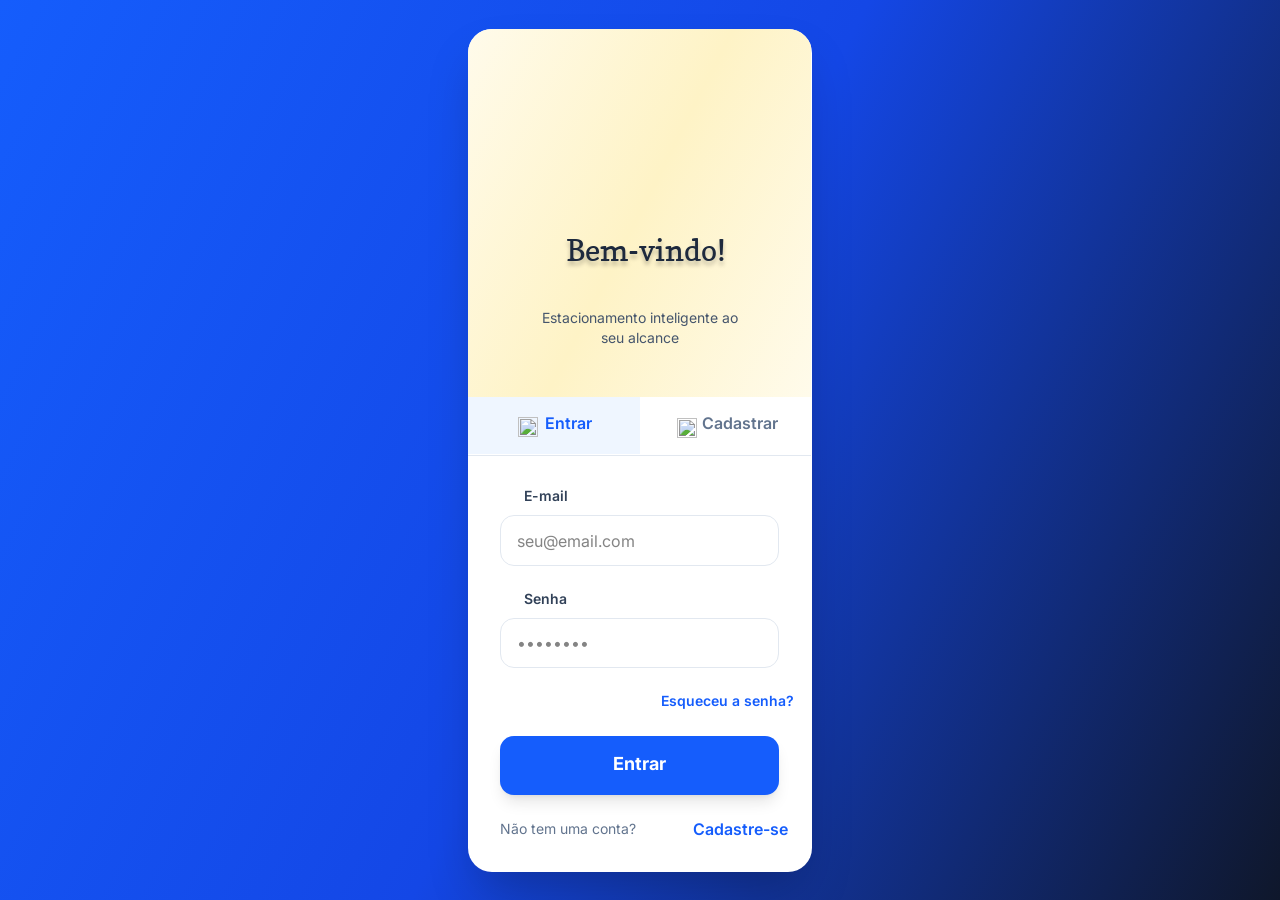
==== index.html @ 795a3016 "revisão geral e correções das cinco primeiras telas" ====
<!DOCTYPE html>
<html lang="pt-BR">
<head>
    <meta name="viewport" content="width=device-width, initial-scale=1.0, maximum-scale=1.0, user-scalable=no"/>
    <meta charset="utf-8" />
    <title>Sistema de Estacionamento</title>
    <link rel="stylesheet" href="css/globals.css">
    <link rel="stylesheet" href="css/login.css">
</head>
<body>
    <main class="sistema-de" data-model-id="1:5">
        <section class="container" aria-labelledby="titulo-boas-vindas">
            
            <header class="div">
                <div class="image-estacia" aria-hidden="true"></div>
                <div class="heading">
                    <h1 class="text-wrapper" id="titulo-boas-vindas">Bem-vindo!</h1>
                </div>
                <div class="paragraph">
                    <p class="p">Estacionamento inteligente ao seu alcance</p>
                </div>
            </header>
            
            <nav class="container-2" aria-label="Ações de autenticação">
                <button class="button" type="button" aria-current="page">
                    <img class="icon" src="https://c.animaapp.com/fHb26KMD/img/icon.svg" alt="" aria-hidden="true" />
                    <span class="text-wrapper-2">Entrar</span>
                </button>
                <a href="cadastro.html" class="button-2" type="button">
                    <img class="img" src="https://c.animaapp.com/fHb26KMD/img/icon-1.svg" alt="" aria-hidden="true" />
                    <span class="text-wrapper-3">Cadastrar</span>
                </a>
            </nav>

            <form class="form" action="#" method="post">
                
                <div class="container-3">
                    <label class="label" for="email">
                        <img class="icon-2" src="https://c.animaapp.com/fHb26KMD/img/icon-2.svg" alt="" aria-hidden="true" />
                        <span class="text-wrapper-4">E-mail</span>
                    </label>
                    <div class="div-wrapper">
                        <input class="text-wrapper-5" id="email" name="email" type="email" placeholder="seu@email.com" autocomplete="email" inputmode="email" aria-label="E-mail" />
                    </div>
                </div>
                
                <div class="container-3">
                    <label class="label" for="senha">
                        <img class="icon-2" src="https://c.animaapp.com/fHb26KMD/img/icon-3.svg" alt="" aria-hidden="true" />
                        <span class="text-wrapper-4">Senha</span>
                    </label>
                    <div class="div-wrapper">
                        <input class="text-wrapper-5" id="senha" name="senha" type="password" placeholder="••••••••" autocomplete="current-password" aria-label="Senha" />
                    </div>
                </div>

                <a href="recuperar.html" class="button-wrapper">
                    <button class="button-3" type="button">
                        <span class="text-wrapper-6">Esqueceu a senha?</span>
                    </button>
                </a>

                <a href="principal.html" class="button-4">
                    <span class="text-wrapper-7">Entrar</span>
                </a>
                
                <p class="n-o-tem-uma-conta">Não tem uma conta?</p>
                
            </form>

            <div class="paragraph-2">
                <a href="cadastro.html" class="text-wrapper-8" aria-label="Cadastre-se">Cadastre-se</a>
            </div>

        </section>
    </main>
</body>
</html>
---- css/globals.css ----
@import url("https://cdnjs.cloudflare.com/ajax/libs/meyer-reset/2.0/reset.min.css");
@import url("https://fonts.googleapis.com/css?family=Copse:400|Inter:400,700,600");
* {
  -webkit-font-smoothing: antialiased;
  box-sizing: border-box;
}
html,
body {
  margin: 0px;
  height: 100%;
}
/* a blue color as a generic focus style */
button:focus-visible {
  outline: 2px solid #4a90e2 !important;
  outline: -webkit-focus-ring-color auto 5px !important;
}
a {
  text-decoration: none;
}
---- css/login.css ----
.sistema-de {
  display: flex;
  height: 100vh;
  min-height: 917px;
  align-items: center;
  justify-content: center;
  padding: 0px 15.62px 0px 15.98px;
  position: relative;
  background:
    linear-gradient(
      117deg,
      rgba(21, 93, 252, 1) 0%,
      rgba(20, 71, 230, 1) 50%,
      rgba(15, 23, 43, 1) 100%
    ),
    linear-gradient(
      0deg,
      rgba(255, 255, 255, 1) 0%,
      rgba(255, 255, 255, 1) 100%
    );
  width: 100%;
}

.sistema-de .container {
  position: relative;
  width: 344px;
  max-width: 100%;
  height: 843px;
  background-color: #ffffff;
  border-radius: 24px;
  overflow: hidden;
  box-shadow: 0px 25px 50px -12px #00000040;
}

.sistema-de .div {
  position: absolute;
  top: 0;
  left: 0;
  width: 343px;
  height: 368px;
  background: linear-gradient(
    117deg,
    rgba(255, 251, 235, 1) 0%,
    rgba(254, 243, 198, 1) 50%,
    rgba(255, 251, 235, 1) 100%
  );
}

.sistema-de .image-estacia {
  position: absolute;
  top: -165px;
  left: -33px;
  width: 377px;
  height: 533px;
  background-image: url(https://c.animaapp.com/fHb26KMD/img/image--estacia--1.png);
  background-size: cover;
  background-position: 50% 50%;
}

.sistema-de .heading {
  position: absolute;
  top: 205px;
  left: 57px;
  width: 250px;
  height: 35px;
  display: flex;
  justify-content: center;
}

.sistema-de .text-wrapper {
  margin-top: -2px;
  width: 315px;
  height: 74px;
  margin-left: -9px;
  text-shadow: 0px 4px 4px #00000040;
  font-family: "Copse", Helvetica;
  font-weight: 400;
  color: #1d293d;
  font-size: 30px;
  text-align: center;
  letter-spacing: 0;
  line-height: 36px;
}

.sistema-de .paragraph {
  position: absolute;
  top: 280px;
  left: 48px;
  width: 247px;
  height: 40px;
  display: flex;
}

.sistema-de .p {
  margin-top: -1px;
  width: 212px;
  height: 40px;
  margin-left: 17.8px;
  font-family: "Inter", Helvetica;
  font-weight: 400;
  color: #45556c;
  font-size: 14px;
  text-align: center;
  letter-spacing: 0;
  line-height: 20px;
}

.sistema-de .container-2 {
  position: absolute;
  top: 368px;
  left: 0;
  width: 343px;
  height: 59px;
  display: flex;
  border-bottom-width: 1.17px;
  border-bottom-style: solid;
  border-color: #e2e8f0;
}

.sistema-de .button {
  width: 171.7px;
  height: 57.9px;
  display: flex;
  gap: 6px;
  background-color: #eff6ff;
  border-bottom-width: 1.17px;
  border-bottom-style: solid;
  border-color: #155dfc;
}

.sistema-de .icon {
  margin-top: 20.7px;
  margin-left: 50.1px;
  width: 20px;
  height: 20px;
}

.sistema-de .text-wrapper-2 {
  margin-top: 14.2px;
  width: 48px;
  height: 24px;
  font-family: "Inter", Helvetica;
  font-weight: 600;
  color: #155dfc;
  font-size: 16px;
  text-align: center;
  letter-spacing: 0;
  line-height: 24px;
  white-space: nowrap;
}

.sistema-de .button-2 {
  width: 171.7px;
  height: 57.9px;
  display: flex;
  gap: 5px;
}

.sistema-de .img {
  margin-top: 21.3px;
  margin-left: 37.3px;
  width: 20px;
  height: 20px;
}

.sistema-de .text-wrapper-3 {
  margin-top: 14.7px;
  width: 77px;
  height: 24px;
  font-family: "Inter", Helvetica;
  font-weight: 600;
  color: #62748e;
  font-size: 16px;
  text-align: center;
  letter-spacing: 0;
  line-height: 24px;
  white-space: nowrap;
}

.sistema-de .form {
  display: flex;
  flex-direction: column;
  width: 343px;
  height: 372px;
  align-items: flex-start;
  gap: 23.99px;
  padding: 31.98px 31.98px 0px 31.98px;
  position: absolute;
  top: 427px;
  left: 0;
}

.sistema-de .container-3 {
  display: flex;
  flex-direction: column;
  height: 78.3px;
  align-items: flex-start;
  gap: 7.99px;
  position: relative;
  align-self: stretch;
  width: 100%;
}

.sistema-de .label {
  position: relative;
  align-self: stretch;
  width: 100%;
  height: 20px;
}

.sistema-de .icon-2 {
  position: absolute;
  top: 2px;
  left: 0;
  width: 16px;
  height: 16px;
}

.sistema-de .text-wrapper-4 {
  position: absolute;
  top: -1px;
  left: 24px;
  font-family: "Inter", Helvetica;
  font-weight: 600;
  color: #314158;
  font-size: 14px;
  letter-spacing: 0;
  line-height: 20px;
  white-space: nowrap;
}

.sistema-de .div-wrapper {
  display: flex;
  height: 50.31px;
  align-items: center;
  padding: 12px 16px;
  position: relative;
  align-self: stretch;
  width: 100%;
  border-radius: 14px;
  overflow: hidden;
  border: 1.17px solid;
  border-color: #e2e8f0;
}

.sistema-de .text-wrapper-5 {
  position: relative;
  width: fit-content;
  font-family: "Inter", Helvetica;
  font-weight: 400;
  color: #0a0a0a80;
  font-size: 16px;
  letter-spacing: 0;
  line-height: normal;
  white-space: nowrap;
}

.sistema-de .button-wrapper {
  display: flex;
  height: 20px;
  align-items: flex-start;
  justify-content: flex-end;
  padding: 0px -3.81e-6px 0px 0px;
  position: relative;
  align-self: stretch;
  width: 100%;
}

.sistema-de .button-3 {
  all: unset;
  box-sizing: border-box;
  display: flex;
  width: 117.8px;
  height: 20px;
  align-items: flex-start;
  position: relative;
}

.sistema-de .text-wrapper-6 {
  position: relative;
  width: fit-content;
  margin-top: -1px;
  margin-right: -13.2px;
  font-family: "Inter", Helvetica;
  font-weight: 600;
  color: #155dfc;
  font-size: 14px;
  text-align: center;
  letter-spacing: 0;
  line-height: 20px;
  white-space: nowrap;
}

.sistema-de .button-4 {
  position: relative;
  align-self: stretch;
  width: 100%;
  height: 59.95px;
  background-color: #155dfc;
  border-radius: 14px;
  box-shadow:
    0px 4px 6px -4px #0000001a,
    0px 10px 15px -3px #0000001a;
}

.sistema-de .text-wrapper-7 {
  position: absolute;
  top: 14px;
  left: 113px;
  font-family: "Inter", Helvetica;
  font-weight: 700;
  color: #ffffff;
  font-size: 18px;
  text-align: center;
  letter-spacing: 0;
  line-height: 28px;
  white-space: nowrap;
}

.sistema-de .n-o-tem-uma-conta {
  position: relative;
  width: fit-content;
  margin-bottom: -11.01px;
  font-family: "Inter", Helvetica;
  font-weight: 400;
  color: #62748e;
  font-size: 14px;
  text-align: center;
  letter-spacing: 0;
  line-height: 20px;
  white-space: nowrap;
}

.sistema-de .paragraph-2 {
  position: absolute;
  top: 801px;
  left: 38px;
  width: 279px;
  height: 24px;
  display: flex;
}

.sistema-de .text-wrapper-8 {
  margin-top: -12.5px;
  width: 97px;
  height: 24px;
  margin-left: 186.8px;
  font-family: "Inter", Helvetica;
  font-weight: 600;
  color: #155dfc;
  font-size: 16px;
  text-align: center;
  letter-spacing: 0;
  line-height: 24px;
  white-space: nowrap;
}

/* Original CSS adjustments */

.sistema-de .button {
  border: 0;
  padding: 0;
  align-items: flex-start;
  justify-content: flex-start;
  cursor: pointer;
}

.sistema-de .button-2 {
  border: 0;
  padding: 0;
  align-items: flex-start;
  justify-content: flex-start;
  background: transparent;
  cursor: pointer;
}

.sistema-de .text-wrapper {
  display: block;
}

.sistema-de .p {
  margin-bottom: 0;
}

.sistema-de .label {
  display: block;
  cursor: pointer;
}

.sistema-de .div-wrapper {
  background-color: transparent;
}

.sistema-de .text-wrapper-5 {
  display: block;
  width: 100%;
  border: 0;
  padding: 0;
  background: transparent;
  appearance: none;
  outline: none;
  min-width: 0;
}

.sistema-de .text-wrapper-5::placeholder {
  color: #0a0a0a80;
  opacity: 1;
}

.sistema-de .div-wrapper:focus-within {
  border-color: #155dfc;
}

.sistema-de .button-3 {
  cursor: pointer;
}

.sistema-de .button-4 {
  display: block;
  border: 0;
  padding: 0;
  cursor: pointer;
}

.sistema-de .n-o-tem-uma-conta {
  margin-top: 0;
}

.sistema-de .text-wrapper-8 {
  display: block;
}

/* Adaptabilidade para Telas Movéis / Tablets de Carro (Landscape) */

@media (max-height: 850px) or (orientation: landscape) {
  .sistema-de {
    height: auto;
    min-height: 100vh;
    padding: 20px;
  }

  .sistema-de .container {
    margin: auto;
  }
}

@media (max-width: 360px) {
  .sistema-de .container {
    width: 100%;
  }

  .sistema-de .div,
  .sistema-de .container-2,
  .sistema-de .form {
    width: 100%;
  }

  .sistema-de .button,
  .sistema-de .button-2 {
    width: 50%;
  }
}
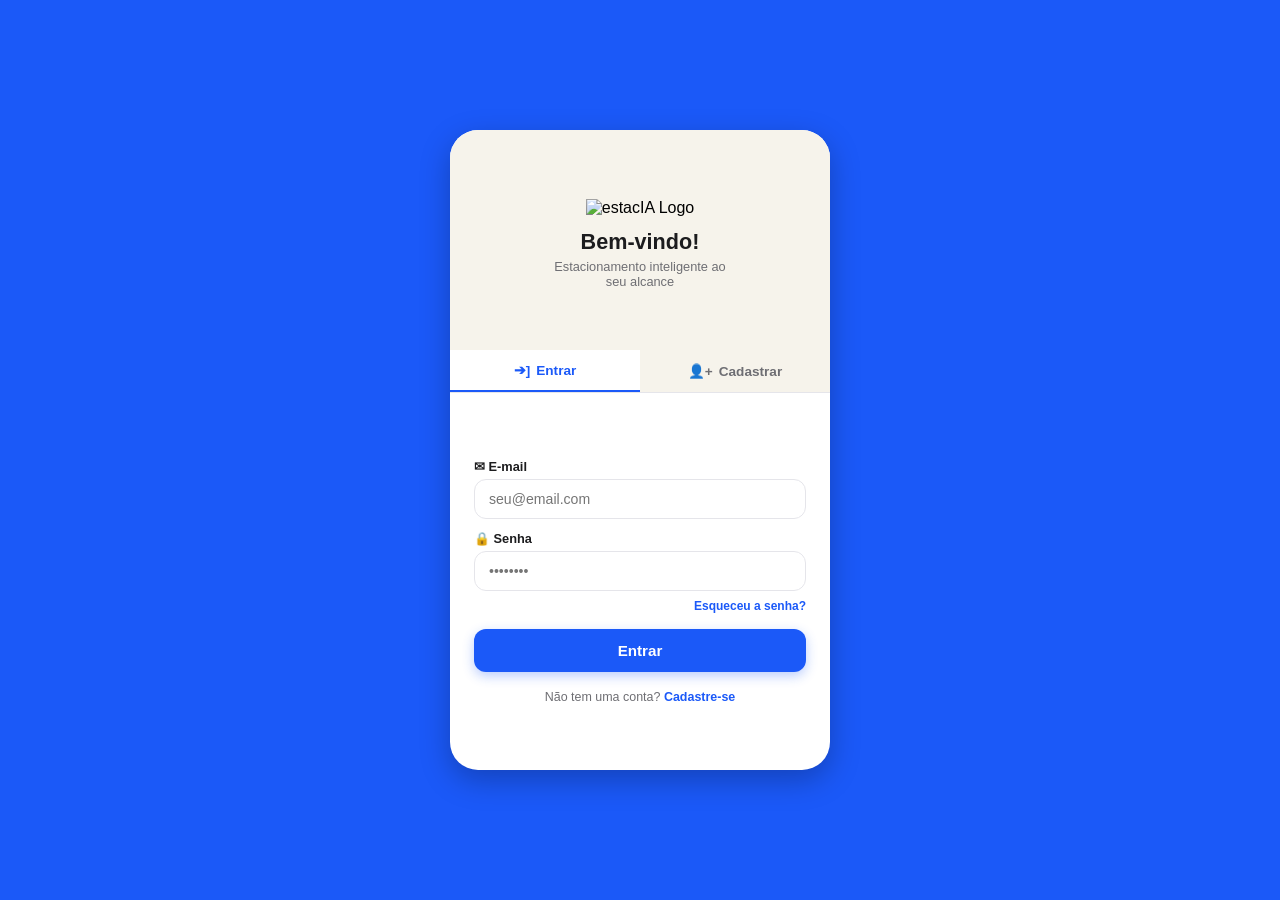
==== commit 706cbc1b: "alteração das dimensões nas telas login e cadastro" ====
--- a/index.html
+++ b/index.html
@@ -1,78 +1,241 @@
 <!DOCTYPE html>
 <html lang="pt-BR">
-<head>
-    <meta name="viewport" content="width=device-width, initial-scale=1.0, maximum-scale=1.0, user-scalable=no"/>
+  <head>
+    <meta name="viewport" content="width=device-width, initial-scale=1.0, maximum-scale=1.0, user-scalable=no" />
     <meta charset="utf-8" />
-    <title>Sistema de Estacionamento</title>
-    <link rel="stylesheet" href="css/globals.css">
-    <link rel="stylesheet" href="css/login.css">
-</head>
-<body>
-    <main class="sistema-de" data-model-id="1:5">
-        <section class="container" aria-labelledby="titulo-boas-vindas">
-            
-            <header class="div">
-                <div class="image-estacia" aria-hidden="true"></div>
-                <div class="heading">
-                    <h1 class="text-wrapper" id="titulo-boas-vindas">Bem-vindo!</h1>
-                </div>
-                <div class="paragraph">
-                    <p class="p">Estacionamento inteligente ao seu alcance</p>
-                </div>
-            </header>
-            
-            <nav class="container-2" aria-label="Ações de autenticação">
-                <button class="button" type="button" aria-current="page">
-                    <img class="icon" src="https://c.animaapp.com/fHb26KMD/img/icon.svg" alt="" aria-hidden="true" />
-                    <span class="text-wrapper-2">Entrar</span>
-                </button>
-                <a href="cadastro.html" class="button-2" type="button">
-                    <img class="img" src="https://c.animaapp.com/fHb26KMD/img/icon-1.svg" alt="" aria-hidden="true" />
-                    <span class="text-wrapper-3">Cadastrar</span>
-                </a>
-            </nav>
-
-            <form class="form" action="#" method="post">
-                
-                <div class="container-3">
-                    <label class="label" for="email">
-                        <img class="icon-2" src="https://c.animaapp.com/fHb26KMD/img/icon-2.svg" alt="" aria-hidden="true" />
-                        <span class="text-wrapper-4">E-mail</span>
-                    </label>
-                    <div class="div-wrapper">
-                        <input class="text-wrapper-5" id="email" name="email" type="email" placeholder="seu@email.com" autocomplete="email" inputmode="email" aria-label="E-mail" />
-                    </div>
-                </div>
-                
-                <div class="container-3">
-                    <label class="label" for="senha">
-                        <img class="icon-2" src="https://c.animaapp.com/fHb26KMD/img/icon-3.svg" alt="" aria-hidden="true" />
-                        <span class="text-wrapper-4">Senha</span>
-                    </label>
-                    <div class="div-wrapper">
-                        <input class="text-wrapper-5" id="senha" name="senha" type="password" placeholder="••••••••" autocomplete="current-password" aria-label="Senha" />
-                    </div>
-                </div>
-
-                <a href="recuperar.html" class="button-wrapper">
-                    <button class="button-3" type="button">
-                        <span class="text-wrapper-6">Esqueceu a senha?</span>
-                    </button>
-                </a>
-
-                <a href="principal.html" class="button-4">
-                    <span class="text-wrapper-7">Entrar</span>
-                </a>
-                
-                <p class="n-o-tem-uma-conta">Não tem uma conta?</p>
-                
-            </form>
-
-            <div class="paragraph-2">
-                <a href="cadastro.html" class="text-wrapper-8" aria-label="Cadastre-se">Cadastre-se</a>
-            </div>
-
-        </section>
+    <title>Login - estacIA</title>
+    <style>
+      /* --- RESET E ESTILOS GLOBAIS --- */
+      * {
+        box-sizing: border-box;
+        margin: 0;
+        padding: 0;
+        font-family: -apple-system, BlinkMacSystemFont, "Segoe UI", Roboto, Helvetica, Arial, sans-serif;
+      }
+
+      body {
+        background-color: #1b59f8; /* Fundo Azul */
+        display: flex;
+        justify-content: center;
+        align-items: center;
+        min-height: 100vh;
+        padding: 16px;
+      }
+
+      /* CONTAINER BASE COM TAMANHO FIXO E PADRONIZADO (IGUAL NO CADASTRO E LOGIN) */
+      .card-container {
+        width: 100%;
+        max-width: 380px;
+        height: 640px; /* Altura fixa idêntica para eliminar qualquer diferença de tamanho */
+        background-color: #ffffff;
+        border-radius: 28px;
+        overflow: hidden;
+        box-shadow: 0 10px 30px rgba(0, 0, 0, 0.25);
+        display: flex;
+        flex-direction: column;
+        position: relative;
+      }
+
+      /* SEÇÃO SUPERIOR CREME/HERO IDÊNTICA */
+      .hero-section {
+        background-color: #f6f3eb;
+        padding: 24px 20px 16px 20px;
+        text-align: center;
+        display: flex;
+        flex-direction: column;
+        align-items: center;
+        justify-content: center;
+        height: 220px; /* Mesma altura de topo em ambas as telas */
+      }
+
+      .hero-logo {
+        max-height: 60px;
+        width: auto;
+        object-fit: contain;
+        background-color: transparent;
+        margin-bottom: 12px;
+      }
+
+      .hero-title {
+        font-size: 1.35rem;
+        font-weight: 700;
+        color: #1c1c1e;
+        margin-bottom: 4px;
+      }
+
+      .hero-subtitle {
+        font-size: 0.8rem;
+        color: #6e6e73;
+        line-height: 1.2;
+      }
+
+      /* TABS (ENTRAR / CADASTRAR) */
+      .nav-tabs {
+        display: flex;
+        width: 100%;
+        background-color: #f6f3eb;
+        border-bottom: 1px solid #e5e5ea;
+      }
+
+      .nav-tab {
+        flex: 1;
+        padding: 12px 0;
+        text-align: center;
+        text-decoration: none;
+        font-weight: 600;
+        font-size: 0.85rem;
+        color: #6e6e73;
+        background-color: #f6f3eb;
+        display: flex;
+        align-items: center;
+        justify-content: center;
+        gap: 6px;
+        transition: all 0.2s ease;
+      }
+
+      .nav-tab.active {
+        background-color: #ffffff;
+        color: #1b59f8;
+        border-bottom: 2px solid #1b59f8;
+      }
+
+      /* FORMULÁRIO COM PREENCHIMENTO AJUSTADO E COMPACTO */
+      .form-section {
+        padding: 20px 24px;
+        display: flex;
+        flex-direction: column;
+        gap: 12px;
+        flex: 1;
+        justify-content: center;
+      }
+
+      .input-group {
+        display: flex;
+        flex-direction: column;
+        gap: 5px;
+      }
+
+      .input-group label {
+        font-size: 0.8rem;
+        font-weight: 600;
+        color: #1c1c1e;
+        display: flex;
+        align-items: center;
+        gap: 6px;
+      }
+
+      .input-field {
+        width: 100%;
+        padding: 11px 14px;
+        border: 1px solid #e5e5ea;
+        border-radius: 12px;
+        font-size: 0.88rem;
+        outline: none;
+        transition: border-color 0.2s ease;
+      }
+
+      .input-field:focus {
+        border-color: #1b59f8;
+      }
+
+      .forgot-password {
+        align-self: flex-end;
+        font-size: 0.75rem;
+        color: #1b59f8;
+        text-decoration: none;
+        font-weight: 600;
+        margin-top: -4px;
+      }
+
+      .btn-primary {
+        width: 100%;
+        background-color: #1b59f8;
+        color: #ffffff;
+        border: none;
+        border-radius: 12px;
+        padding: 13px;
+        font-weight: 700;
+        font-size: 0.95rem;
+        cursor: pointer;
+        text-align: center;
+        text-decoration: none;
+        box-shadow: 0 4px 12px rgba(27, 89, 248, 0.3);
+        margin-top: 4px;
+        transition: transform 0.1s ease, background-color 0.2s ease;
+      }
+
+      .btn-primary:active {
+        transform: scale(0.98);
+      }
+
+      .footer-text {
+        text-align: center;
+        font-size: 0.78rem;
+        color: #6e6e73;
+        margin-top: 6px;
+      }
+
+      .footer-text a {
+        color: #1b59f8;
+        font-weight: 700;
+        text-decoration: none;
+      }
+
+      /* MEDIA QUERIES PARA ADAPTAÇÃO EM LANDSCAPE OU TELAS CURTAS */
+      @media (max-height: 680px) or (orientation: landscape) {
+        body {
+          height: auto;
+          min-height: 100vh;
+          padding: 16px;
+        }
+
+        .card-container {
+          margin: auto;
+        }
+      }
+    </style>
+  </head>
+  <body>
+    <main class="card-container">
+      
+      <!-- Topo Creme (Hero Section) -->
+      <section class="hero-section">
+        <img class="hero-logo" src="https://c.animaapp.com/YpraINo5/img/frame-2085660897.svg" alt="estacIA Logo" />
+        <h1 class="hero-title">Bem-vindo!</h1>
+        <p class="hero-subtitle">Estacionamento inteligente ao<br />seu alcance</p>
+      </section>
+
+      <!-- Navegação por Abas -->
+      <nav class="nav-tabs">
+        <a href="index.html" class="nav-tab active">
+          <span>➔]</span> Entrar
+        </a>
+        <a href="cadastro.html" class="nav-tab">
+          <span>👤+</span> Cadastrar
+        </a>
+      </nav>
+
+      <!-- Form de Login -->
+      <form class="form-section" action="principal.html" method="GET">
+        <div class="input-group">
+          <label for="email">✉ E-mail</label>
+          <input type="email" id="email" class="input-field" placeholder="seu@email.com" required />
+        </div>
+
+        <div class="input-group">
+          <label for="senha">🔒 Senha</label>
+          <input type="password" id="senha" class="input-field" placeholder="••••••••" required />
+        </div>
+
+        <a href="#" class="forgot-password">Esqueceu a senha?</a>
+
+        <button type="submit" class="btn-primary">Entrar</button>
+
+        <p class="footer-text">
+          Não tem uma conta? <a href="cadastro.html">Cadastre-se</a>
+        </p>
+      </form>
+
     </main>
-</body>
+  </body>
 </html>
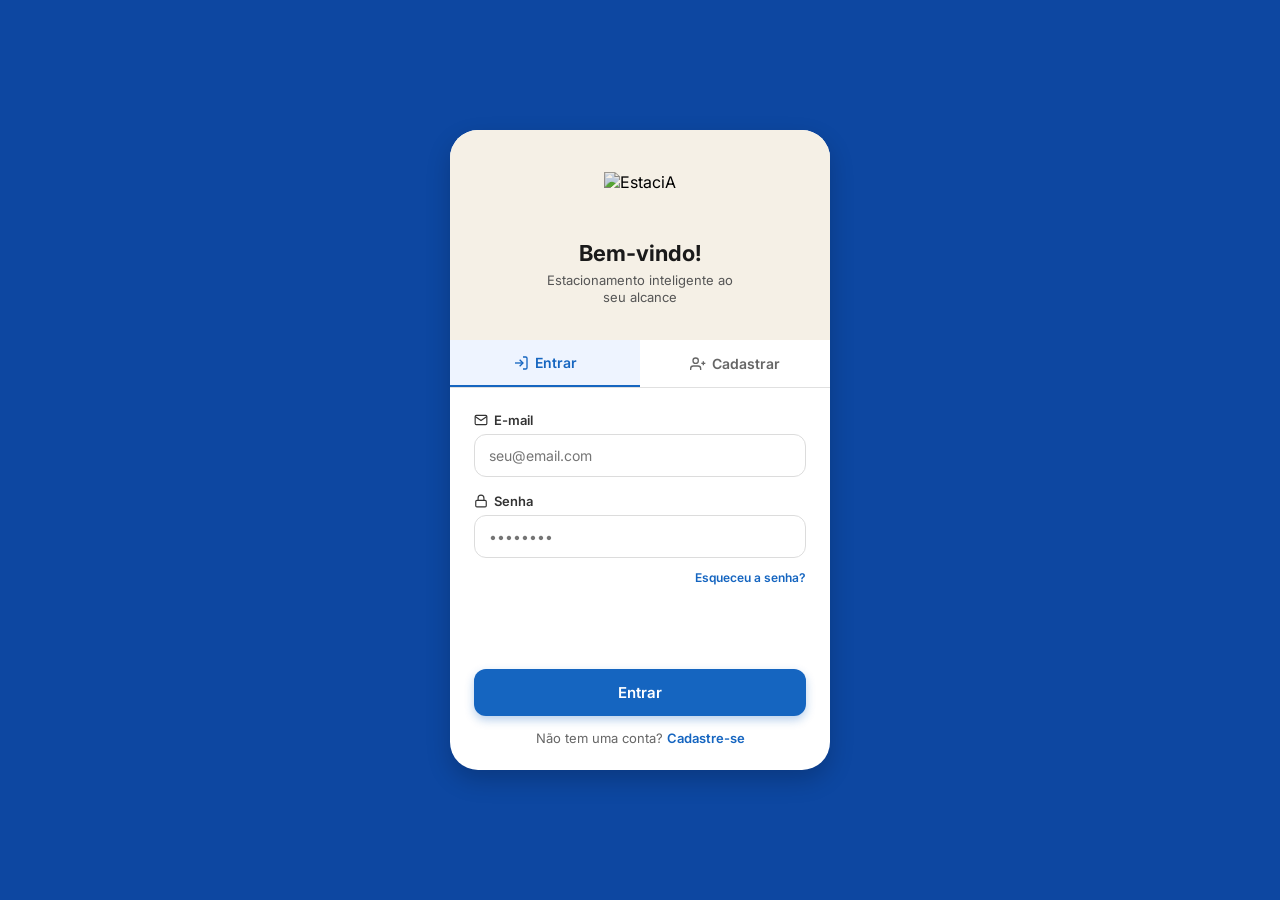
==== commit a82ad564: "alterações dimensão parte 2" ====
--- a/index.html
+++ b/index.html
@@ -1,241 +1,241 @@
 <!DOCTYPE html>
 <html lang="pt-BR">
-  <head>
-    <meta name="viewport" content="width=device-width, initial-scale=1.0, maximum-scale=1.0, user-scalable=no" />
-    <meta charset="utf-8" />
-    <title>Login - estacIA</title>
-    <style>
-      /* --- RESET E ESTILOS GLOBAIS --- */
-      * {
-        box-sizing: border-box;
-        margin: 0;
-        padding: 0;
-        font-family: -apple-system, BlinkMacSystemFont, "Segoe UI", Roboto, Helvetica, Arial, sans-serif;
-      }
-
-      body {
-        background-color: #1b59f8; /* Fundo Azul */
-        display: flex;
-        justify-content: center;
-        align-items: center;
-        min-height: 100vh;
-        padding: 16px;
-      }
-
-      /* CONTAINER BASE COM TAMANHO FIXO E PADRONIZADO (IGUAL NO CADASTRO E LOGIN) */
-      .card-container {
-        width: 100%;
-        max-width: 380px;
-        height: 640px; /* Altura fixa idêntica para eliminar qualquer diferença de tamanho */
-        background-color: #ffffff;
-        border-radius: 28px;
-        overflow: hidden;
-        box-shadow: 0 10px 30px rgba(0, 0, 0, 0.25);
-        display: flex;
-        flex-direction: column;
-        position: relative;
-      }
-
-      /* SEÇÃO SUPERIOR CREME/HERO IDÊNTICA */
-      .hero-section {
-        background-color: #f6f3eb;
-        padding: 24px 20px 16px 20px;
-        text-align: center;
-        display: flex;
-        flex-direction: column;
-        align-items: center;
-        justify-content: center;
-        height: 220px; /* Mesma altura de topo em ambas as telas */
-      }
-
-      .hero-logo {
-        max-height: 60px;
-        width: auto;
-        object-fit: contain;
-        background-color: transparent;
-        margin-bottom: 12px;
-      }
-
-      .hero-title {
-        font-size: 1.35rem;
-        font-weight: 700;
-        color: #1c1c1e;
-        margin-bottom: 4px;
-      }
-
-      .hero-subtitle {
-        font-size: 0.8rem;
-        color: #6e6e73;
-        line-height: 1.2;
-      }
-
-      /* TABS (ENTRAR / CADASTRAR) */
-      .nav-tabs {
-        display: flex;
-        width: 100%;
-        background-color: #f6f3eb;
-        border-bottom: 1px solid #e5e5ea;
-      }
-
-      .nav-tab {
-        flex: 1;
-        padding: 12px 0;
-        text-align: center;
-        text-decoration: none;
-        font-weight: 600;
-        font-size: 0.85rem;
-        color: #6e6e73;
-        background-color: #f6f3eb;
-        display: flex;
-        align-items: center;
-        justify-content: center;
-        gap: 6px;
-        transition: all 0.2s ease;
-      }
-
-      .nav-tab.active {
-        background-color: #ffffff;
-        color: #1b59f8;
-        border-bottom: 2px solid #1b59f8;
-      }
-
-      /* FORMULÁRIO COM PREENCHIMENTO AJUSTADO E COMPACTO */
-      .form-section {
-        padding: 20px 24px;
-        display: flex;
-        flex-direction: column;
-        gap: 12px;
-        flex: 1;
-        justify-content: center;
-      }
-
-      .input-group {
-        display: flex;
-        flex-direction: column;
-        gap: 5px;
-      }
-
-      .input-group label {
-        font-size: 0.8rem;
-        font-weight: 600;
-        color: #1c1c1e;
-        display: flex;
-        align-items: center;
-        gap: 6px;
-      }
-
-      .input-field {
-        width: 100%;
-        padding: 11px 14px;
-        border: 1px solid #e5e5ea;
-        border-radius: 12px;
-        font-size: 0.88rem;
-        outline: none;
-        transition: border-color 0.2s ease;
-      }
-
-      .input-field:focus {
-        border-color: #1b59f8;
-      }
-
-      .forgot-password {
-        align-self: flex-end;
-        font-size: 0.75rem;
-        color: #1b59f8;
-        text-decoration: none;
-        font-weight: 600;
-        margin-top: -4px;
-      }
-
-      .btn-primary {
-        width: 100%;
-        background-color: #1b59f8;
-        color: #ffffff;
-        border: none;
-        border-radius: 12px;
-        padding: 13px;
-        font-weight: 700;
-        font-size: 0.95rem;
-        cursor: pointer;
-        text-align: center;
-        text-decoration: none;
-        box-shadow: 0 4px 12px rgba(27, 89, 248, 0.3);
-        margin-top: 4px;
-        transition: transform 0.1s ease, background-color 0.2s ease;
-      }
-
-      .btn-primary:active {
-        transform: scale(0.98);
-      }
-
-      .footer-text {
-        text-align: center;
-        font-size: 0.78rem;
-        color: #6e6e73;
-        margin-top: 6px;
-      }
-
-      .footer-text a {
-        color: #1b59f8;
-        font-weight: 700;
-        text-decoration: none;
-      }
-
-      /* MEDIA QUERIES PARA ADAPTAÇÃO EM LANDSCAPE OU TELAS CURTAS */
-      @media (max-height: 680px) or (orientation: landscape) {
-        body {
-          height: auto;
-          min-height: 100vh;
-          padding: 16px;
-        }
-
-        .card-container {
-          margin: auto;
-        }
-      }
-    </style>
-  </head>
-  <body>
-    <main class="card-container">
-      
-      <!-- Topo Creme (Hero Section) -->
-      <section class="hero-section">
-        <img class="hero-logo" src="https://c.animaapp.com/YpraINo5/img/frame-2085660897.svg" alt="estacIA Logo" />
-        <h1 class="hero-title">Bem-vindo!</h1>
-        <p class="hero-subtitle">Estacionamento inteligente ao<br />seu alcance</p>
-      </section>
-
-      <!-- Navegação por Abas -->
-      <nav class="nav-tabs">
-        <a href="index.html" class="nav-tab active">
-          <span>➔]</span> Entrar
-        </a>
-        <a href="cadastro.html" class="nav-tab">
-          <span>👤+</span> Cadastrar
-        </a>
-      </nav>
-
-      <!-- Form de Login -->
-      <form class="form-section" action="principal.html" method="GET">
+<head>
+  <meta charset="UTF-8" />
+  <meta name="viewport" content="width=device-width, initial-scale=1.0" />
+  <title>EstaciA - Entrar</title>
+  <link rel="preconnect" href="https://fonts.googleapis.com">
+  <link rel="preconnect" href="https://fonts.gstatic.com" crossorigin>
+  <link href="https://fonts.googleapis.com/css2?family=Inter:wght@400;500;600;700&display=swap" rel="stylesheet">
+  
+  <style>
+    * {
+      box-sizing: border-box;
+      margin: 0;
+      padding: 0;
+      font-family: 'Inter', sans-serif;
+    }
+
+    body {
+      background-color: #0d47a1;
+      display: flex;
+      justify-content: center;
+      align-items: center;
+      min-height: 100vh;
+      padding: 20px;
+    }
+
+    /* Container do Card Principal */
+    .card-container {
+      background-color: #ffffff;
+      width: 100%;
+      max-width: 380px;
+      height: 640px;
+      border-radius: 28px;
+      overflow: hidden;
+      box-shadow: 0 10px 25px rgba(0, 0, 0, 0.2);
+      display: flex;
+      flex-direction: column;
+    }
+
+    /* Topo Bege Padronizado */
+    .hero-section {
+      background-color: #f5f0e6;
+      padding: 24px 20px 16px 20px;
+      text-align: center;
+      display: flex;
+      flex-direction: column;
+      align-items: center;
+      justify-content: center;
+      height: 210px; /* Altura rigorosamente idêntica */
+    }
+
+    /* Logo Ajustada e Harmonizada */
+    .hero-logo {
+      height: 60px !important;
+      width: auto !important;
+      max-width: 200px !important;
+      object-fit: contain !important;
+      mix-blend-mode: multiply !important; /* Remove fundo esbranquiçado da imagem */
+      display: block;
+      margin: 0 auto 8px auto;
+    }
+
+    .hero-title {
+      font-size: 22px;
+      font-weight: 700;
+      color: #1a1a1a;
+      margin-bottom: 6px;
+    }
+
+    .hero-subtitle {
+      font-size: 13px;
+      color: #555555;
+      line-height: 1.3;
+    }
+
+    /* Abas de Navegação */
+    .nav-tabs {
+      display: flex;
+      background-color: #f5f0e6;
+      border-bottom: 1px solid #e0e0e0;
+    }
+
+    .tab-item {
+      flex: 1;
+      padding: 14px 0;
+      text-align: center;
+      text-decoration: none;
+      font-size: 14px;
+      font-weight: 600;
+      display: flex;
+      align-items: center;
+      justify-content: center;
+      gap: 6px;
+      transition: all 0.2s;
+    }
+
+    .tab-item.active {
+      background-color: #eef4ff;
+      color: #1565c0;
+      border-bottom: 2px solid #1565c0;
+    }
+
+    .tab-item.inactive {
+      background-color: #ffffff;
+      color: #666666;
+    }
+
+    /* Área do Formulário */
+    .form-section {
+      padding: 24px;
+      flex: 1;
+      display: flex;
+      flex-direction: column;
+      justify-content: space-between;
+    }
+
+    .form-group-list {
+      display: flex;
+      flex-direction: column;
+      gap: 16px;
+    }
+
+    .input-group {
+      display: flex;
+      flex-direction: column;
+      gap: 6px;
+    }
+
+    .input-label {
+      font-size: 13px;
+      font-weight: 600;
+      color: #333333;
+      display: flex;
+      align-items: center;
+      gap: 6px;
+    }
+
+    .input-field {
+      width: 100%;
+      padding: 12px 14px;
+      border: 1px solid #dcdcdc;
+      border-radius: 12px;
+      font-size: 14px;
+      outline: none;
+      transition: border-color 0.2s;
+    }
+
+    .input-field:focus {
+      border-color: #1565c0;
+    }
+
+    .forgot-password {
+      text-align: right;
+      font-size: 12px;
+      color: #1565c0;
+      text-decoration: none;
+      font-weight: 600;
+      margin-top: -4px;
+    }
+
+    /* Botão e Rodapé */
+    .btn-submit {
+      width: 100%;
+      background-color: #1565c0;
+      color: #ffffff;
+      border: none;
+      padding: 14px;
+      border-radius: 12px;
+      font-size: 15px;
+      font-weight: 600;
+      cursor: pointer;
+      box-shadow: 0 4px 10px rgba(21, 101, 192, 0.3);
+    }
+
+    .footer-text {
+      text-align: center;
+      font-size: 13px;
+      color: #666666;
+    }
+
+    .footer-text a {
+      color: #1565c0;
+      text-decoration: none;
+      font-weight: 600;
+    }
+  </style>
+</head>
+<body>
+
+  <div class="card-container">
+    <!-- Topo Bege -->
+    <div class="hero-section">
+      <img src="logo.png" alt="EstaciA" class="hero-logo" />
+      <h1 class="hero-title">Bem-vindo!</h1>
+      <p class="hero-subtitle">Estacionamento inteligente ao<br>seu alcance</p>
+    </div>
+
+    <!-- Navegação de Abas -->
+    <div class="nav-tabs">
+      <a href="index.html" class="tab-item active">
+        <svg width="16" height="16" viewBox="0 0 24 24" fill="none" stroke="currentColor" stroke-width="2"><path d="M15 3h4a2 2 0 0 1 2 2v14a2 2 0 0 1-2 2h-4"/><polyline points="10 17 15 12 10 7"/><line x1="15" y1="12" x2="3" y2="12"/></svg>
+        Entrar
+      </a>
+      <a href="cadastro.html" class="tab-item inactive">
+        <svg width="16" height="16" viewBox="0 0 24 24" fill="none" stroke="currentColor" stroke-width="2"><path d="M16 21v-2a4 4 0 0 0-4-4H5a4 4 0 0 0-4 4v2"/><circle cx="8.5" cy="7" r="4"/><line x1="20" y1="8" x2="20" y2="14"/><line x1="23" y1="11" x2="17" y2="11"/></svg>
+        Cadastrar
+      </a>
+    </div>
+
+    <!-- Form Login -->
+    <form class="form-section">
+      <div class="form-group-list">
         <div class="input-group">
-          <label for="email">✉ E-mail</label>
-          <input type="email" id="email" class="input-field" placeholder="seu@email.com" required />
+          <label class="input-label">
+            <svg width="14" height="14" viewBox="0 0 24 24" fill="none" stroke="currentColor" stroke-width="2"><path d="M4 4h16c1.1 0 2 .9 2 2v12c0 1.1-.9 2-2 2H4c-1.1 0-2-.9-2-2V6c0-1.1.9-2 2-2z"/><polyline points="22,6 12,13 2,6"/></svg>
+            E-mail
+          </label>
+          <input type="email" class="input-field" placeholder="seu@email.com" required />
         </div>
 
         <div class="input-group">
-          <label for="senha">🔒 Senha</label>
-          <input type="password" id="senha" class="input-field" placeholder="••••••••" required />
+          <label class="input-label">
+            <svg width="14" height="14" viewBox="0 0 24 24" fill="none" stroke="currentColor" stroke-width="2"><rect x="3" y="11" width="18" height="11" rx="2" ry="2"/><path d="M7 11V7a5 5 0 0 1 10 0v4"/></svg>
+            Senha
+          </label>
+          <input type="password" class="input-field" placeholder="••••••••" required />
         </div>
 
         <a href="#" class="forgot-password">Esqueceu a senha?</a>
-
-        <button type="submit" class="btn-primary">Entrar</button>
-
-        <p class="footer-text">
-          Não tem uma conta? <a href="cadastro.html">Cadastre-se</a>
-        </p>
-      </form>
-
-    </main>
-  </body>
-</html>
+      </div>
+
+      <div style="display: flex; flex-direction: column; gap: 14px;">
+        <button type="submit" class="btn-submit">Entrar</button>
+        <p class="footer-text">Não tem uma conta? <a href="cadastro.html">Cadastre-se</a></p>
+      </div>
+    </form>
+  </div>
+
+</body>
+</html>
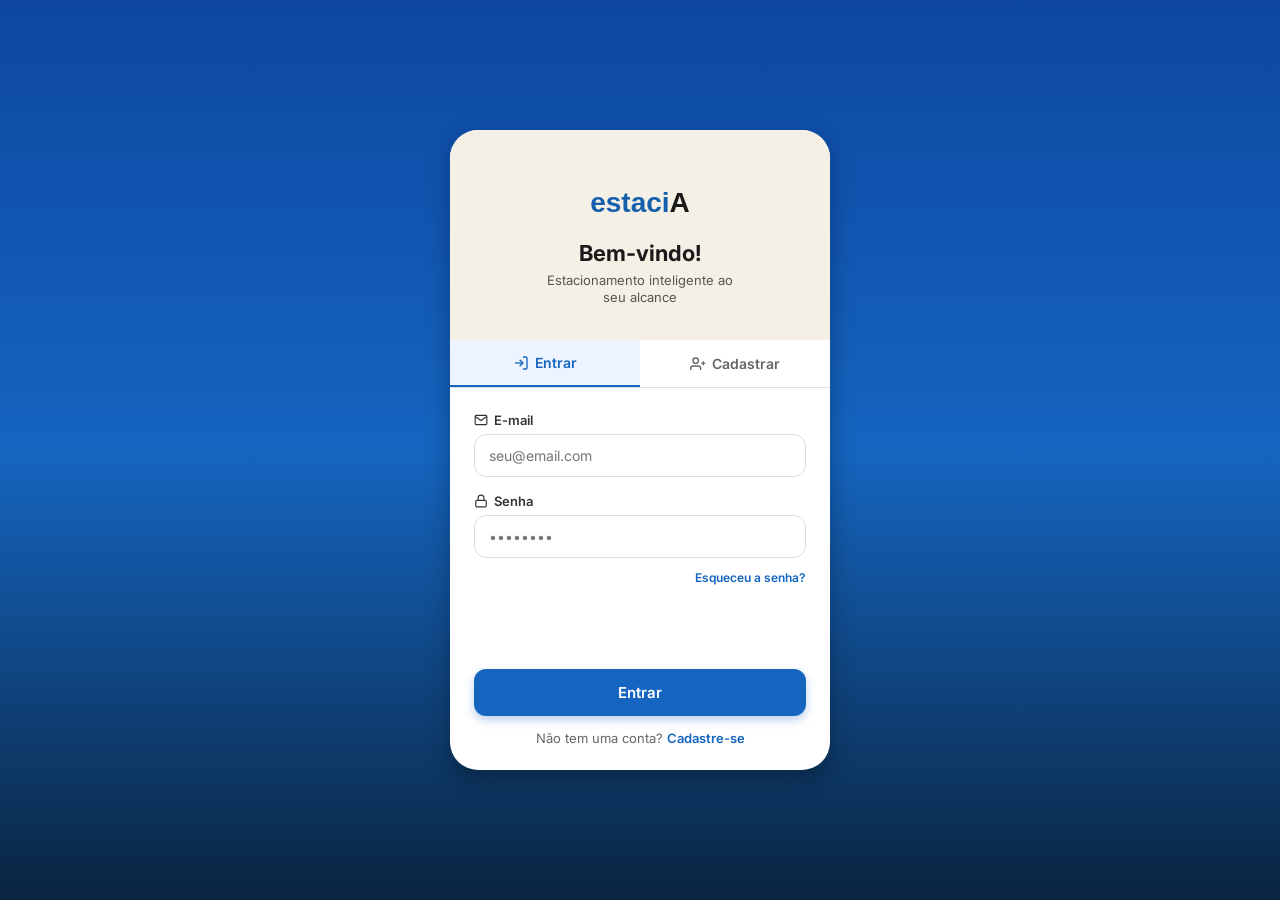
==== commit b09fa367: "atualização index.html" ====
--- a/index.html
+++ b/index.html
@@ -17,7 +17,7 @@
     }
 
     body {
-      background-color: #0d47a1;
+      background: linear-gradient(180deg, #0d47a1 0%, #1565c0 50%, #0a2540 100%);
       display: flex;
       justify-content: center;
       align-items: center;
@@ -25,7 +25,6 @@
       padding: 20px;
     }
 
-    /* Container do Card Principal */
     .card-container {
       background-color: #ffffff;
       width: 100%;
@@ -33,12 +32,11 @@
       height: 640px;
       border-radius: 28px;
       overflow: hidden;
-      box-shadow: 0 10px 25px rgba(0, 0, 0, 0.2);
-      display: flex;
-      flex-direction: column;
-    }
-
-    /* Topo Bege Padronizado */
+      box-shadow: 0 10px 25px rgba(0, 0, 0, 0.3);
+      display: flex;
+      flex-direction: column;
+    }
+
     .hero-section {
       background-color: #f5f0e6;
       padding: 24px 20px 16px 20px;
@@ -47,16 +45,15 @@
       flex-direction: column;
       align-items: center;
       justify-content: center;
-      height: 210px; /* Altura rigorosamente idêntica */
-    }
-
-    /* Logo Ajustada e Harmonizada */
+      height: 210px;
+    }
+
     .hero-logo {
       height: 60px !important;
       width: auto !important;
       max-width: 200px !important;
       object-fit: contain !important;
-      mix-blend-mode: multiply !important; /* Remove fundo esbranquiçado da imagem */
+      mix-blend-mode: multiply !important;
       display: block;
       margin: 0 auto 8px auto;
     }
@@ -74,7 +71,6 @@
       line-height: 1.3;
     }
 
-    /* Abas de Navegação */
     .nav-tabs {
       display: flex;
       background-color: #f5f0e6;
@@ -106,7 +102,6 @@
       color: #666666;
     }
 
-    /* Área do Formulário */
     .form-section {
       padding: 24px;
       flex: 1;
@@ -159,7 +154,6 @@
       margin-top: -4px;
     }
 
-    /* Botão e Rodapé */
     .btn-submit {
       width: 100%;
       background-color: #1565c0;
@@ -189,14 +183,12 @@
 <body>
 
   <div class="card-container">
-    <!-- Topo Bege -->
     <div class="hero-section">
-      <img src="logo.png" alt="EstaciA" class="hero-logo" />
+      <img src="logo.png" alt="EstaciA" class="hero-logo" onerror="this.onerror=null; this.src='data:image/svg+xml;utf8,<svg xmlns=\'http://www.w3.org/2000/svg\' viewBox=\'0 0 200 60\'><text x=\'50%\' y=\'40\' font-family=\'sans-serif\' font-size=\'28\' font-weight=\'bold\' fill=\'%231565c0\' text-anchor=\'middle\'>estaci<tspan fill=\'%231a1a1a\'>A</tspan></text></svg>';" />
       <h1 class="hero-title">Bem-vindo!</h1>
       <p class="hero-subtitle">Estacionamento inteligente ao<br>seu alcance</p>
     </div>
 
-    <!-- Navegação de Abas -->
     <div class="nav-tabs">
       <a href="index.html" class="tab-item active">
         <svg width="16" height="16" viewBox="0 0 24 24" fill="none" stroke="currentColor" stroke-width="2"><path d="M15 3h4a2 2 0 0 1 2 2v14a2 2 0 0 1-2 2h-4"/><polyline points="10 17 15 12 10 7"/><line x1="15" y1="12" x2="3" y2="12"/></svg>
@@ -208,8 +200,7 @@
       </a>
     </div>
 
-    <!-- Form Login -->
-    <form class="form-section">
+    <form class="form-section" onsubmit="event.preventDefault(); window.location.href='principal.html';">
       <div class="form-group-list">
         <div class="input-group">
           <label class="input-label">
@@ -227,7 +218,7 @@
           <input type="password" class="input-field" placeholder="••••••••" required />
         </div>
 
-        <a href="#" class="forgot-password">Esqueceu a senha?</a>
+        <a href="recuperar.html" class="forgot-password">Esqueceu a senha?</a>
       </div>
 
       <div style="display: flex; flex-direction: column; gap: 14px;">
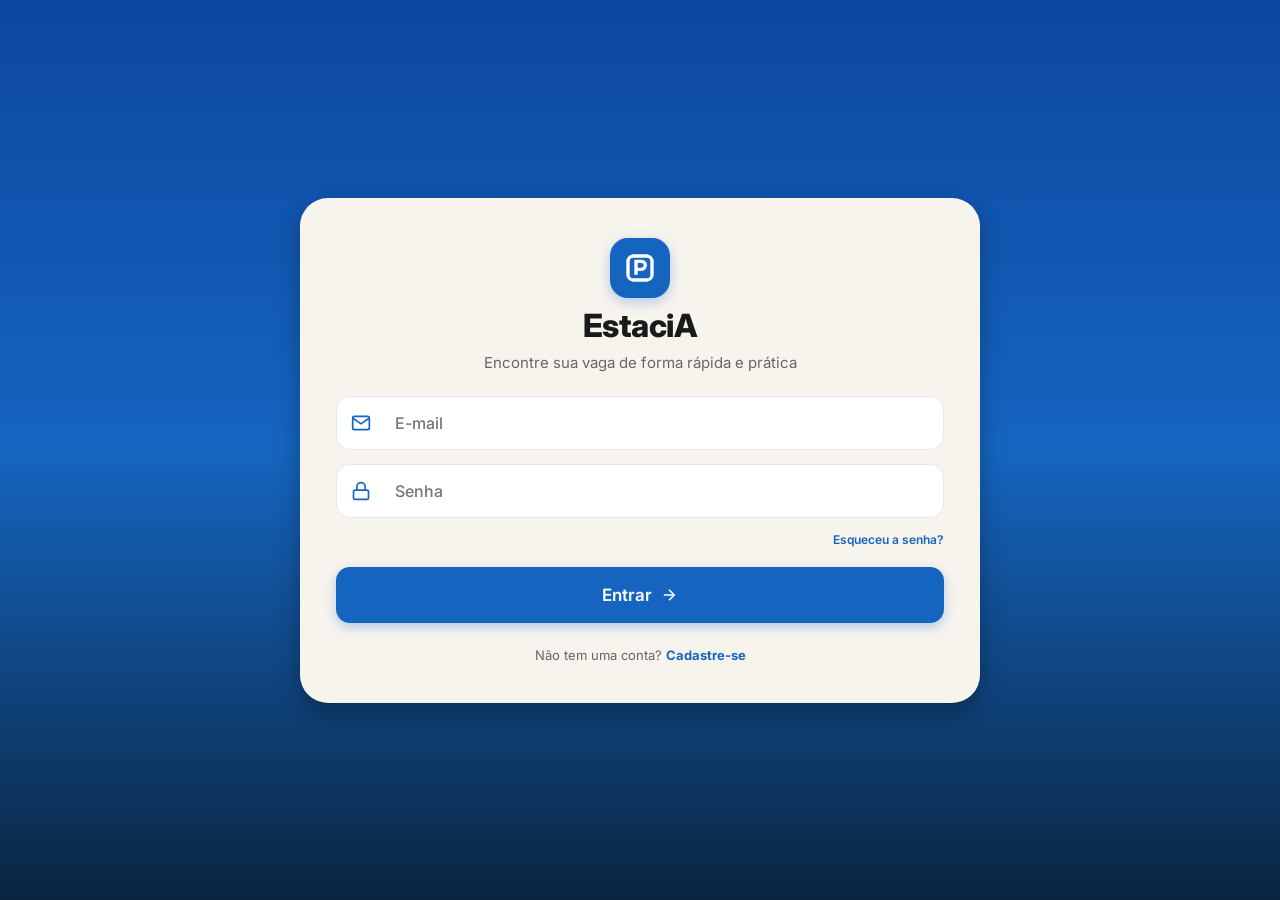
==== commit 2a741ae7: "atualização layout" ====
--- a/index.html
+++ b/index.html
@@ -2,7 +2,7 @@
 <html lang="pt-BR">
 <head>
   <meta charset="UTF-8" />
-  <meta name="viewport" content="width=device-width, initial-scale=1.0" />
+  <meta name="viewport" content="width=device-width, initial-scale=1.0, maximum-scale=1.0, user-scalable=no" />
   <title>EstaciA - Entrar</title>
   <link rel="preconnect" href="https://fonts.googleapis.com">
   <link rel="preconnect" href="https://fonts.gstatic.com" crossorigin>
@@ -14,6 +14,7 @@
       margin: 0;
       padding: 0;
       font-family: 'Inter', sans-serif;
+      -webkit-tap-highlight-color: transparent;
     }
 
     body {
@@ -22,149 +23,155 @@
       justify-content: center;
       align-items: center;
       min-height: 100vh;
-      padding: 20px;
+      padding: 16px;
     }
 
     .card-container {
-      background-color: #ffffff;
+      background-color: #f7f4ee;
       width: 100%;
-      max-width: 380px;
-      height: 640px;
+      max-width: 420px;
       border-radius: 28px;
       overflow: hidden;
       box-shadow: 0 10px 25px rgba(0, 0, 0, 0.3);
+      padding: 32px 24px;
       display: flex;
       flex-direction: column;
-    }
-
-    .hero-section {
-      background-color: #f5f0e6;
-      padding: 24px 20px 16px 20px;
+      gap: 20px;
+      transition: max-width 0.3s ease;
+    }
+
+    /* ADAPTAÇÃO PARA TABLETS E CENTRAIS VEICULARES */
+    @media (min-width: 768px) {
+      .card-container {
+        max-width: 680px;
+        padding: 40px 36px;
+        gap: 24px;
+      }
+
+      .logo-title {
+        font-size: 32px !important;
+      }
+
+      .logo-subtitle {
+        font-size: 15px !important;
+      }
+
+      .input-field {
+        font-size: 16px !important;
+        padding: 16px 14px !important;
+      }
+
+      .btn-primary {
+        padding: 18px !important;
+        font-size: 17px !important;
+      }
+    }
+
+    /* Header e Logo */
+    .brand-header {
       text-align: center;
       display: flex;
       flex-direction: column;
       align-items: center;
+      gap: 8px;
+    }
+
+    .logo-badge {
+      width: 60px;
+      height: 60px;
+      background-color: #1565c0;
+      border-radius: 18px;
+      display: flex;
+      align-items: center;
       justify-content: center;
-      height: 210px;
-    }
-
-    .hero-logo {
-      height: 60px !important;
-      width: auto !important;
-      max-width: 200px !important;
-      object-fit: contain !important;
-      mix-blend-mode: multiply !important;
-      display: block;
-      margin: 0 auto 8px auto;
-    }
-
-    .hero-title {
-      font-size: 22px;
-      font-weight: 700;
+      color: #ffffff;
+      box-shadow: 0 4px 12px rgba(21, 101, 192, 0.3);
+    }
+
+    .logo-title {
+      font-size: 26px;
+      font-weight: 800;
       color: #1a1a1a;
-      margin-bottom: 6px;
-    }
-
-    .hero-subtitle {
+      letter-spacing: -0.5px;
+    }
+
+    .logo-subtitle {
       font-size: 13px;
-      color: #555555;
-      line-height: 1.3;
-    }
-
-    .nav-tabs {
-      display: flex;
-      background-color: #f5f0e6;
-      border-bottom: 1px solid #e0e0e0;
-    }
-
-    .tab-item {
-      flex: 1;
-      padding: 14px 0;
-      text-align: center;
-      text-decoration: none;
-      font-size: 14px;
-      font-weight: 600;
-      display: flex;
-      align-items: center;
-      justify-content: center;
-      gap: 6px;
-      transition: all 0.2s;
-    }
-
-    .tab-item.active {
-      background-color: #eef4ff;
+      color: #666666;
+    }
+
+    /* Formulário */
+    .form-group {
+      display: flex;
+      flex-direction: column;
+      gap: 14px;
+    }
+
+    .input-wrapper {
+      position: relative;
+      background-color: #ffffff;
+      border: 1px solid #e2e8f0;
+      border-radius: 14px;
+      display: flex;
+      align-items: center;
+      padding: 0 14px;
+      transition: all 0.2s ease;
+    }
+
+    .input-wrapper:focus-within {
+      border-color: #1565c0;
+      box-shadow: 0 0 0 3px rgba(21, 101, 192, 0.12);
+    }
+
+    .input-icon {
       color: #1565c0;
-      border-bottom: 2px solid #1565c0;
-    }
-
-    .tab-item.inactive {
-      background-color: #ffffff;
-      color: #666666;
-    }
-
-    .form-section {
-      padding: 24px;
-      flex: 1;
-      display: flex;
-      flex-direction: column;
-      justify-content: space-between;
-    }
-
-    .form-group-list {
-      display: flex;
-      flex-direction: column;
-      gap: 16px;
-    }
-
-    .input-group {
-      display: flex;
-      flex-direction: column;
-      gap: 6px;
-    }
-
-    .input-label {
-      font-size: 13px;
-      font-weight: 600;
-      color: #333333;
-      display: flex;
-      align-items: center;
-      gap: 6px;
+      display: flex;
+      align-items: center;
+      margin-right: 10px;
+      flex-shrink: 0;
     }
 
     .input-field {
       width: 100%;
-      padding: 12px 14px;
-      border: 1px solid #dcdcdc;
-      border-radius: 12px;
+      border: none;
+      background: transparent;
+      padding: 14px 0;
       font-size: 14px;
+      font-weight: 500;
+      color: #2d3748;
       outline: none;
-      transition: border-color 0.2s;
-    }
-
-    .input-field:focus {
-      border-color: #1565c0;
-    }
-
-    .forgot-password {
-      text-align: right;
+    }
+
+    .form-options {
+      display: flex;
+      justify-content: flex-end;
+      align-items: center;
+    }
+
+    .forgot-link {
       font-size: 12px;
+      font-weight: 600;
       color: #1565c0;
       text-decoration: none;
-      font-weight: 600;
-      margin-top: -4px;
-    }
-
-    .btn-submit {
+    }
+
+    .btn-primary {
       width: 100%;
       background-color: #1565c0;
       color: #ffffff;
       border: none;
-      padding: 14px;
-      border-radius: 12px;
+      padding: 16px;
+      border-radius: 14px;
       font-size: 15px;
       font-weight: 600;
       cursor: pointer;
-      box-shadow: 0 4px 10px rgba(21, 101, 192, 0.3);
+      display: flex;
+      align-items: center;
+      justify-content: center;
+      gap: 8px;
+      box-shadow: 0 4px 12px rgba(21, 101, 192, 0.3);
+      text-decoration: none;
+      margin-top: 6px;
     }
 
     .footer-text {
@@ -175,57 +182,57 @@
 
     .footer-text a {
       color: #1565c0;
+      font-weight: 700;
       text-decoration: none;
-      font-weight: 600;
     }
   </style>
 </head>
 <body>
 
   <div class="card-container">
-    <div class="hero-section">
-      <img src="logo.png" alt="EstaciA" class="hero-logo" onerror="this.onerror=null; this.src='data:image/svg+xml;utf8,<svg xmlns=\'http://www.w3.org/2000/svg\' viewBox=\'0 0 200 60\'><text x=\'50%\' y=\'40\' font-family=\'sans-serif\' font-size=\'28\' font-weight=\'bold\' fill=\'%231565c0\' text-anchor=\'middle\'>estaci<tspan fill=\'%231a1a1a\'>A</tspan></text></svg>';" />
-      <h1 class="hero-title">Bem-vindo!</h1>
-      <p class="hero-subtitle">Estacionamento inteligente ao<br>seu alcance</p>
+    
+    <!-- MARCA E LOGO -->
+    <div class="brand-header">
+      <div class="logo-badge">
+        <svg width="32" height="32" viewBox="0 0 24 24" fill="none" stroke="currentColor" stroke-width="2.5"><rect x="3" y="3" width="18" height="18" rx="4"/><path d="M9 17V7h4a3 3 0 0 1 0 6H9"/></svg>
+      </div>
+      <h1 class="logo-title">EstaciA</h1>
+      <p class="logo-subtitle">Encontre sua vaga de forma rápida e prática</p>
     </div>
 
-    <div class="nav-tabs">
-      <a href="index.html" class="tab-item active">
-        <svg width="16" height="16" viewBox="0 0 24 24" fill="none" stroke="currentColor" stroke-width="2"><path d="M15 3h4a2 2 0 0 1 2 2v14a2 2 0 0 1-2 2h-4"/><polyline points="10 17 15 12 10 7"/><line x1="15" y1="12" x2="3" y2="12"/></svg>
+    <!-- FORMULÁRIO DE LOGIN -->
+    <form class="form-group" onsubmit="event.preventDefault(); window.location.href='principal.html';">
+      
+      <div class="input-wrapper">
+        <div class="input-icon">
+          <svg width="20" height="20" viewBox="0 0 24 24" fill="none" stroke="currentColor" stroke-width="2"><path d="M4 4h16c1.1 0 2 .9 2 2v12c0 1.1-.9 2-2 2H4c-1.1 0-2-.9-2-2V6c0-1.1.9-2 2-2z"/><polyline points="22,6 12,13 2,6"/></svg>
+        </div>
+        <input type="email" class="input-field" placeholder="E-mail" required />
+      </div>
+
+      <div class="input-wrapper">
+        <div class="input-icon">
+          <svg width="20" height="20" viewBox="0 0 24 24" fill="none" stroke="currentColor" stroke-width="2"><rect x="3" y="11" width="18" height="11" rx="2" ry="2"/><path d="M7 11V7a5 5 0 0 1 10 0v4"/></svg>
+        </div>
+        <input type="password" class="input-field" placeholder="Senha" required />
+      </div>
+
+      <div class="form-options">
+        <a href="recuperar.html" class="forgot-link">Esqueceu a senha?</a>
+      </div>
+
+      <button type="submit" class="btn-primary">
         Entrar
-      </a>
-      <a href="cadastro.html" class="tab-item inactive">
-        <svg width="16" height="16" viewBox="0 0 24 24" fill="none" stroke="currentColor" stroke-width="2"><path d="M16 21v-2a4 4 0 0 0-4-4H5a4 4 0 0 0-4 4v2"/><circle cx="8.5" cy="7" r="4"/><line x1="20" y1="8" x2="20" y2="14"/><line x1="23" y1="11" x2="17" y2="11"/></svg>
-        Cadastrar
-      </a>
+        <svg width="18" height="18" viewBox="0 0 24 24" fill="none" stroke="currentColor" stroke-width="2"><line x1="5" y1="12" x2="19" y2="12"/><polyline points="12 5 19 12 12 19"/></svg>
+      </button>
+
+    </form>
+
+    <!-- CRIAÇÃO DE CONTA -->
+    <div class="footer-text">
+      Não tem uma conta? <a href="cadastro.html">Cadastre-se</a>
     </div>
 
-    <form class="form-section" onsubmit="event.preventDefault(); window.location.href='principal.html';">
-      <div class="form-group-list">
-        <div class="input-group">
-          <label class="input-label">
-            <svg width="14" height="14" viewBox="0 0 24 24" fill="none" stroke="currentColor" stroke-width="2"><path d="M4 4h16c1.1 0 2 .9 2 2v12c0 1.1-.9 2-2 2H4c-1.1 0-2-.9-2-2V6c0-1.1.9-2 2-2z"/><polyline points="22,6 12,13 2,6"/></svg>
-            E-mail
-          </label>
-          <input type="email" class="input-field" placeholder="seu@email.com" required />
-        </div>
-
-        <div class="input-group">
-          <label class="input-label">
-            <svg width="14" height="14" viewBox="0 0 24 24" fill="none" stroke="currentColor" stroke-width="2"><rect x="3" y="11" width="18" height="11" rx="2" ry="2"/><path d="M7 11V7a5 5 0 0 1 10 0v4"/></svg>
-            Senha
-          </label>
-          <input type="password" class="input-field" placeholder="••••••••" required />
-        </div>
-
-        <a href="recuperar.html" class="forgot-password">Esqueceu a senha?</a>
-      </div>
-
-      <div style="display: flex; flex-direction: column; gap: 14px;">
-        <button type="submit" class="btn-submit">Entrar</button>
-        <p class="footer-text">Não tem uma conta? <a href="cadastro.html">Cadastre-se</a></p>
-      </div>
-    </form>
   </div>
 
 </body>
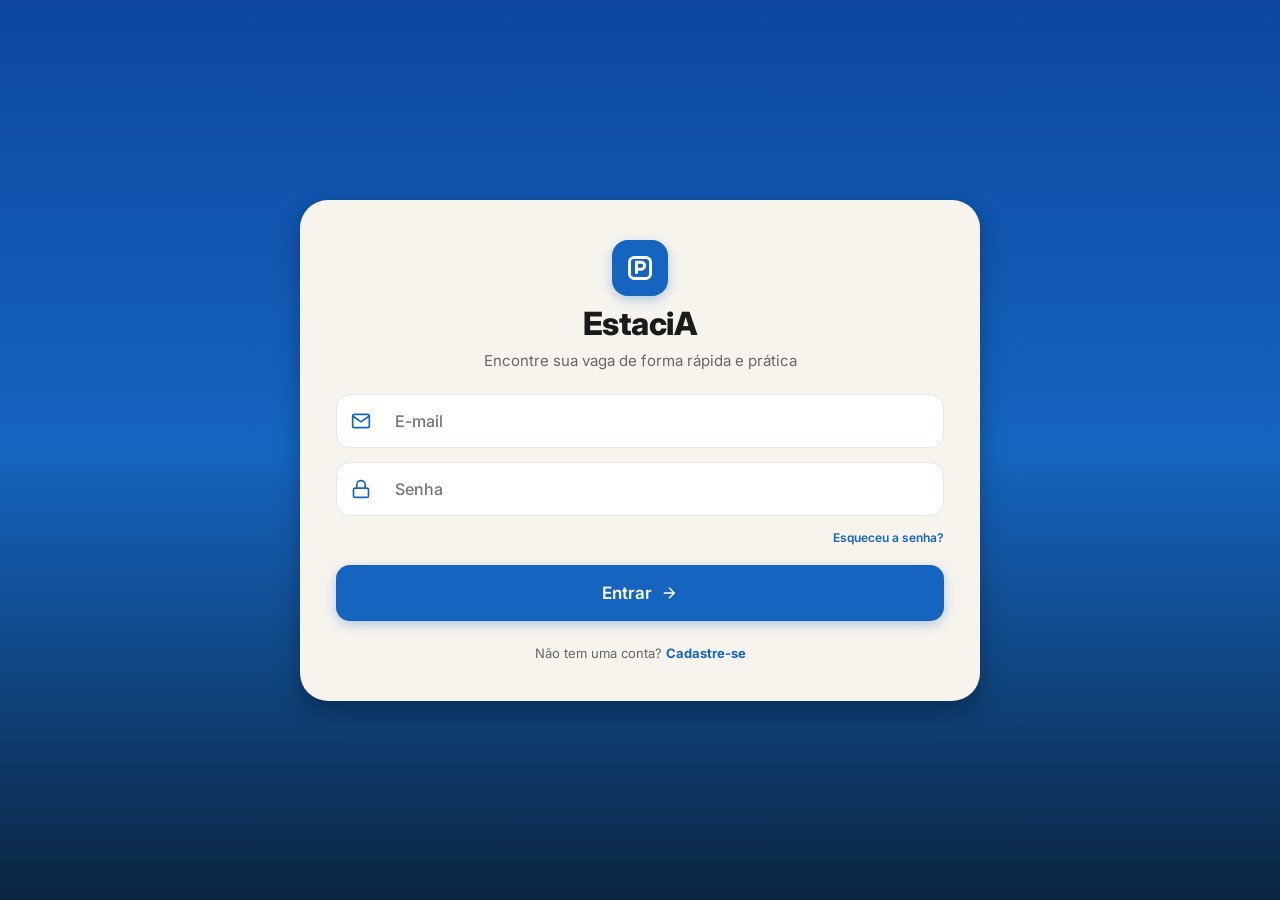
==== commit 3a921fd0: "colocando a logo de volta" ====
--- a/index.html
+++ b/index.html
@@ -67,7 +67,7 @@
       }
     }
 
-    /* Header e Logo */
+    /* Header e Logo com o ícone P */
     .brand-header {
       text-align: center;
       display: flex;
@@ -77,10 +77,10 @@
     }
 
     .logo-badge {
-      width: 60px;
-      height: 60px;
+      width: 56px;
+      height: 56px;
       background-color: #1565c0;
-      border-radius: 18px;
+      border-radius: 16px;
       display: flex;
       align-items: center;
       justify-content: center;
@@ -194,7 +194,7 @@
     <!-- MARCA E LOGO -->
     <div class="brand-header">
       <div class="logo-badge">
-        <svg width="32" height="32" viewBox="0 0 24 24" fill="none" stroke="currentColor" stroke-width="2.5"><rect x="3" y="3" width="18" height="18" rx="4"/><path d="M9 17V7h4a3 3 0 0 1 0 6H9"/></svg>
+        <svg width="28" height="28" viewBox="0 0 24 24" fill="none" stroke="currentColor" stroke-width="2.5"><rect x="3" y="3" width="18" height="18" rx="4"/><path d="M9 17V7h4a3 3 0 0 1 0 6H9"/></svg>
       </div>
       <h1 class="logo-title">EstaciA</h1>
       <p class="logo-subtitle">Encontre sua vaga de forma rápida e prática</p>
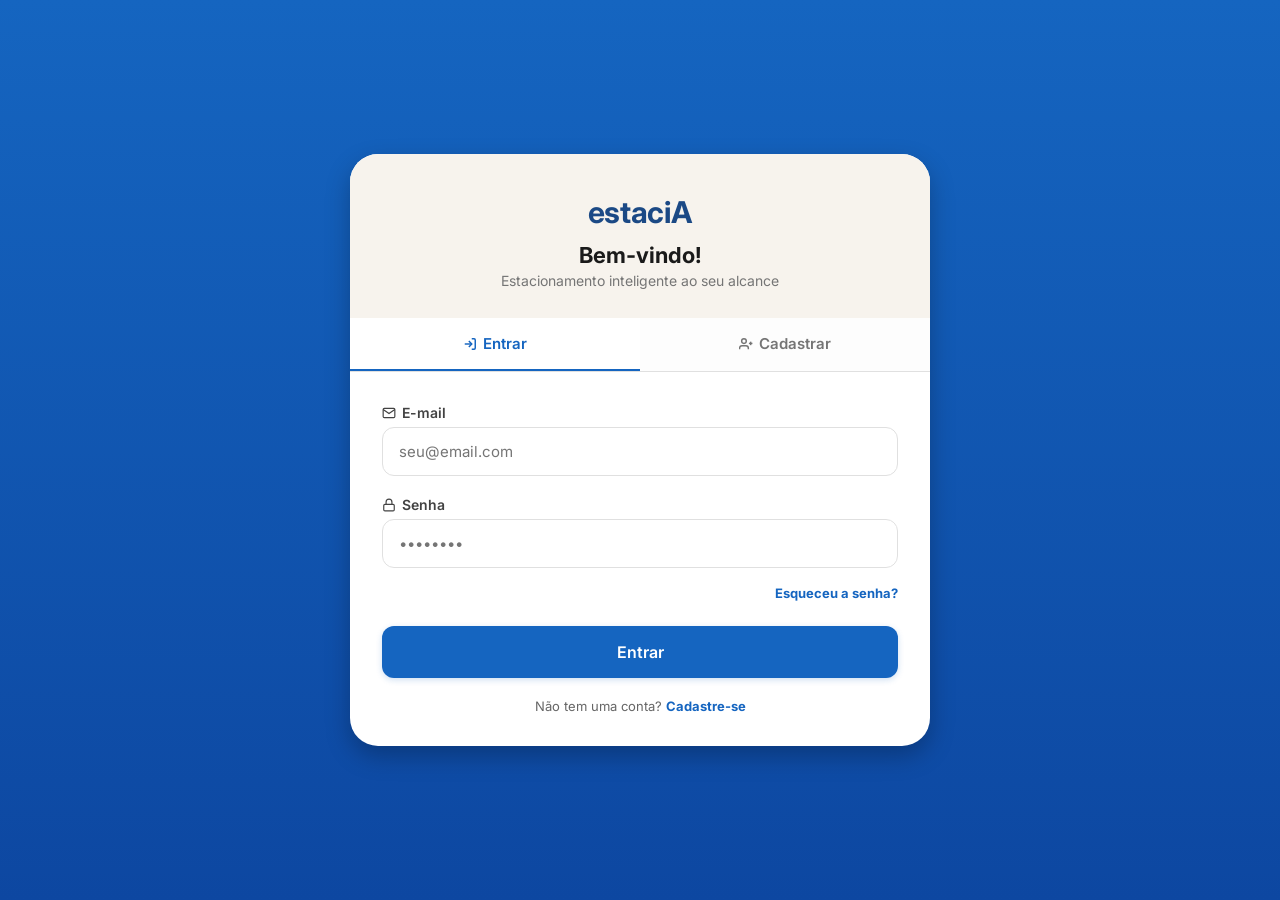
==== commit 02ba3766: "atualização" ====
--- a/index.html
+++ b/index.html
@@ -3,7 +3,7 @@
 <head>
   <meta charset="UTF-8" />
   <meta name="viewport" content="width=device-width, initial-scale=1.0, maximum-scale=1.0, user-scalable=no" />
-  <title>EstaciA - Entrar</title>
+  <title>estaciA - Entrar</title>
   <link rel="preconnect" href="https://fonts.googleapis.com">
   <link rel="preconnect" href="https://fonts.gstatic.com" crossorigin>
   <link href="https://fonts.googleapis.com/css2?family=Inter:wght@400;500;600;700&display=swap" rel="stylesheet">
@@ -18,7 +18,7 @@
     }
 
     body {
-      background: linear-gradient(180deg, #0d47a1 0%, #1565c0 50%, #0a2540 100%);
+      background: linear-gradient(180deg, #1565c0 0%, #0d47a1 100%);
       display: flex;
       justify-content: center;
       align-items: center;
@@ -26,157 +26,193 @@
       padding: 16px;
     }
 
+    /* Container Principal */
     .card-container {
-      background-color: #f7f4ee;
+      background-color: #ffffff;
       width: 100%;
-      max-width: 420px;
-      border-radius: 28px;
+      max-width: 360px;
+      border-radius: 24px;
       overflow: hidden;
-      box-shadow: 0 10px 25px rgba(0, 0, 0, 0.3);
-      padding: 32px 24px;
+      box-shadow: 0 10px 25px rgba(0, 0, 0, 0.25);
       display: flex;
       flex-direction: column;
-      gap: 20px;
-      transition: max-width 0.3s ease;
-    }
-
-    /* ADAPTAÇÃO PARA TABLETS E CENTRAIS VEICULARES */
+      transition: all 0.3s ease;
+    }
+
+    /* ADAPTAÇÃO PARA TABLETS E CENTRAIS MULTIMÍDIA */
     @media (min-width: 768px) {
       .card-container {
-        max-width: 680px;
-        padding: 40px 36px;
-        gap: 24px;
-      }
-
-      .logo-title {
-        font-size: 32px !important;
-      }
-
-      .logo-subtitle {
+        max-width: 580px;
+        border-radius: 28px;
+      }
+      .header-bege {
+        padding: 40px 32px 28px 32px !important;
+      }
+      .brand-logo {
+        font-size: 30px !important;
+      }
+      .header-title {
+        font-size: 22px !important;
+      }
+      .header-subtitle {
+        font-size: 14px !important;
+        max-width: 100% !important;
+      }
+      .tab-btn {
+        padding: 16px 0 !important;
         font-size: 15px !important;
       }
-
-      .input-field {
+      .form-body {
+        padding: 32px !important;
+        gap: 20px !important;
+      }
+      .input-label {
+        font-size: 14px !important;
+      }
+      .input-box {
+        padding: 14px 16px !important;
+        font-size: 15px !important;
+        border-radius: 12px !important;
+      }
+      .forgot-link {
+        font-size: 13px !important;
+      }
+      .btn-submit {
+        padding: 16px !important;
         font-size: 16px !important;
-        padding: 16px 14px !important;
-      }
-
-      .btn-primary {
-        padding: 18px !important;
-        font-size: 17px !important;
-      }
-    }
-
-    /* Header e Logo com o ícone P */
-    .brand-header {
+        border-radius: 12px !important;
+      }
+      .footer-text {
+        font-size: 13px !important;
+      }
+    }
+
+    /* Cabeçalho Bege Original */
+    .header-bege {
+      background-color: #f7f3ed;
+      padding: 32px 24px 20px 24px;
       text-align: center;
-      display: flex;
-      flex-direction: column;
-      align-items: center;
-      gap: 8px;
-    }
-
-    .logo-badge {
-      width: 56px;
-      height: 56px;
-      background-color: #1565c0;
-      border-radius: 16px;
+    }
+
+    .brand-logo {
+      font-size: 22px;
+      font-weight: 700;
+      color: #1b4985;
+      margin-bottom: 12px;
+      letter-spacing: -0.3px;
+    }
+
+    .header-title {
+      font-size: 18px;
+      font-weight: 700;
+      color: #1a1a1a;
+      margin-bottom: 4px;
+    }
+
+    .header-subtitle {
+      font-size: 11px;
+      color: #757575;
+      line-height: 1.3;
+      max-width: 200px;
+      margin: 0 auto;
+    }
+
+    /* Abas de Navegação Original */
+    .tabs {
+      display: flex;
+      border-bottom: 1px solid #e0e0e0;
+      background-color: #ffffff;
+    }
+
+    .tab-btn {
+      flex: 1;
+      padding: 12px 0;
+      text-align: center;
+      font-size: 13px;
+      font-weight: 600;
+      color: #757575;
+      text-decoration: none;
       display: flex;
       align-items: center;
       justify-content: center;
-      color: #ffffff;
-      box-shadow: 0 4px 12px rgba(21, 101, 192, 0.3);
-    }
-
-    .logo-title {
-      font-size: 26px;
-      font-weight: 800;
-      color: #1a1a1a;
-      letter-spacing: -0.5px;
-    }
-
-    .logo-subtitle {
-      font-size: 13px;
-      color: #666666;
-    }
-
-    /* Formulário */
-    .form-group {
+      gap: 6px;
+      background: #fdfdfd;
+      border-bottom: 2px solid transparent;
+    }
+
+    .tab-btn.active {
+      color: #1565c0;
+      background: #ffffff;
+      border-bottom: 2px solid #1565c0;
+    }
+
+    /* Corpo do Formulário */
+    .form-body {
+      padding: 20px 24px 24px 24px;
       display: flex;
       flex-direction: column;
-      gap: 14px;
-    }
-
-    .input-wrapper {
-      position: relative;
-      background-color: #ffffff;
-      border: 1px solid #e2e8f0;
-      border-radius: 14px;
-      display: flex;
-      align-items: center;
-      padding: 0 14px;
-      transition: all 0.2s ease;
-    }
-
-    .input-wrapper:focus-within {
-      border-color: #1565c0;
-      box-shadow: 0 0 0 3px rgba(21, 101, 192, 0.12);
-    }
-
-    .input-icon {
-      color: #1565c0;
-      display: flex;
-      align-items: center;
-      margin-right: 10px;
-      flex-shrink: 0;
-    }
-
-    .input-field {
-      width: 100%;
-      border: none;
-      background: transparent;
-      padding: 14px 0;
-      font-size: 14px;
-      font-weight: 500;
-      color: #2d3748;
-      outline: none;
-    }
-
-    .form-options {
-      display: flex;
-      justify-content: flex-end;
-      align-items: center;
-    }
-
-    .forgot-link {
+      gap: 16px;
+    }
+
+    .input-group {
+      display: flex;
+      flex-direction: column;
+      gap: 6px;
+    }
+
+    .input-label {
       font-size: 12px;
       font-weight: 600;
+      color: #424242;
+      display: flex;
+      align-items: center;
+      gap: 6px;
+    }
+
+    .input-box {
+      width: 100%;
+      border: 1px solid #e0e0e0;
+      border-radius: 10px;
+      padding: 10px 12px;
+      font-size: 13px;
+      color: #333333;
+      outline: none;
+      background-color: #ffffff;
+    }
+
+    .input-box:focus {
+      border-color: #1565c0;
+    }
+
+    .forgot-wrapper {
+      text-align: right;
+      margin-top: -6px;
+    }
+
+    .forgot-link {
+      font-size: 11px;
+      font-weight: 700;
       color: #1565c0;
       text-decoration: none;
     }
 
-    .btn-primary {
+    .btn-submit {
       width: 100%;
       background-color: #1565c0;
       color: #ffffff;
       border: none;
-      padding: 16px;
-      border-radius: 14px;
-      font-size: 15px;
+      padding: 12px;
+      border-radius: 10px;
+      font-size: 13px;
       font-weight: 600;
       cursor: pointer;
-      display: flex;
-      align-items: center;
-      justify-content: center;
-      gap: 8px;
-      box-shadow: 0 4px 12px rgba(21, 101, 192, 0.3);
-      text-decoration: none;
-      margin-top: 6px;
+      margin-top: 4px;
+      box-shadow: 0 2px 6px rgba(21, 101, 192, 0.2);
     }
 
     .footer-text {
       text-align: center;
-      font-size: 13px;
+      font-size: 11px;
       color: #666666;
     }
 
@@ -191,47 +227,52 @@
 
   <div class="card-container">
     
-    <!-- MARCA E LOGO -->
-    <div class="brand-header">
-      <div class="logo-badge">
-        <svg width="28" height="28" viewBox="0 0 24 24" fill="none" stroke="currentColor" stroke-width="2.5"><rect x="3" y="3" width="18" height="18" rx="4"/><path d="M9 17V7h4a3 3 0 0 1 0 6H9"/></svg>
-      </div>
-      <h1 class="logo-title">EstaciA</h1>
-      <p class="logo-subtitle">Encontre sua vaga de forma rápida e prática</p>
+    <div class="header-bege">
+      <div class="brand-logo">estaci<strong>A</strong></div>
+      <h2 class="header-title">Bem-vindo!</h2>
+      <p class="header-subtitle">Estacionamento inteligente ao seu alcance</p>
     </div>
 
-    <!-- FORMULÁRIO DE LOGIN -->
-    <form class="form-group" onsubmit="event.preventDefault(); window.location.href='principal.html';">
+    <div class="tabs">
+      <a href="index.html" class="tab-btn active">
+        <svg width="14" height="14" viewBox="0 0 24 24" fill="none" stroke="currentColor" stroke-width="2.5"><path d="M15 3h4a2 2 0 0 1 2 2v14a2 2 0 0 1-2 2h-4"/><polyline points="10 17 15 12 10 7"/><line x1="15" y1="12" x2="3" y2="12"/></svg>
+        Entrar
+      </a>
+      <a href="cadastro.html" class="tab-btn">
+        <svg width="14" height="14" viewBox="0 0 24 24" fill="none" stroke="currentColor" stroke-width="2.5"><path d="M16 21v-2a4 4 0 0 0-4-4H5a4 4 0 0 0-4 4v2"/><circle cx="8.5" cy="7" r="4"/><line x1="20" y1="8" x2="20" y2="14"/><line x1="23" y1="11" x2="17" y2="11"/></svg>
+        Cadastrar
+      </a>
+    </div>
+
+    <form class="form-body" onsubmit="event.preventDefault(); window.location.href='principal.html';">
       
-      <div class="input-wrapper">
-        <div class="input-icon">
-          <svg width="20" height="20" viewBox="0 0 24 24" fill="none" stroke="currentColor" stroke-width="2"><path d="M4 4h16c1.1 0 2 .9 2 2v12c0 1.1-.9 2-2 2H4c-1.1 0-2-.9-2-2V6c0-1.1.9-2 2-2z"/><polyline points="22,6 12,13 2,6"/></svg>
-        </div>
-        <input type="email" class="input-field" placeholder="E-mail" required />
-      </div>
-
-      <div class="input-wrapper">
-        <div class="input-icon">
-          <svg width="20" height="20" viewBox="0 0 24 24" fill="none" stroke="currentColor" stroke-width="2"><rect x="3" y="11" width="18" height="11" rx="2" ry="2"/><path d="M7 11V7a5 5 0 0 1 10 0v4"/></svg>
-        </div>
-        <input type="password" class="input-field" placeholder="Senha" required />
-      </div>
-
-      <div class="form-options">
+      <div class="input-group">
+        <label class="input-label">
+          <svg width="14" height="14" viewBox="0 0 24 24" fill="none" stroke="currentColor" stroke-width="2"><path d="M4 4h16c1.1 0 2 .9 2 2v12c0 1.1-.9 2-2 2H4c-1.1 0-2-.9-2-2V6c0-1.1.9-2 2-2z"/><polyline points="22,6 12,13 2,6"/></svg>
+          E-mail
+        </label>
+        <input type="email" class="input-box" placeholder="seu@email.com" required />
+      </div>
+
+      <div class="input-group">
+        <label class="input-label">
+          <svg width="14" height="14" viewBox="0 0 24 24" fill="none" stroke="currentColor" stroke-width="2"><rect x="3" y="11" width="18" height="11" rx="2" ry="2"/><path d="M7 11V7a5 5 0 0 1 10 0v4"/></svg>
+          Senha
+        </label>
+        <input type="password" class="input-box" placeholder="••••••••" required />
+      </div>
+
+      <div class="forgot-wrapper">
         <a href="recuperar.html" class="forgot-link">Esqueceu a senha?</a>
       </div>
 
-      <button type="submit" class="btn-primary">
-        Entrar
-        <svg width="18" height="18" viewBox="0 0 24 24" fill="none" stroke="currentColor" stroke-width="2"><line x1="5" y1="12" x2="19" y2="12"/><polyline points="12 5 19 12 12 19"/></svg>
-      </button>
+      <button type="submit" class="btn-submit">Entrar</button>
+
+      <div class="footer-text">
+        Não tem uma conta? <a href="cadastro.html">Cadastre-se</a>
+      </div>
 
     </form>
-
-    <!-- CRIAÇÃO DE CONTA -->
-    <div class="footer-text">
-      Não tem uma conta? <a href="cadastro.html">Cadastre-se</a>
-    </div>
 
   </div>
 
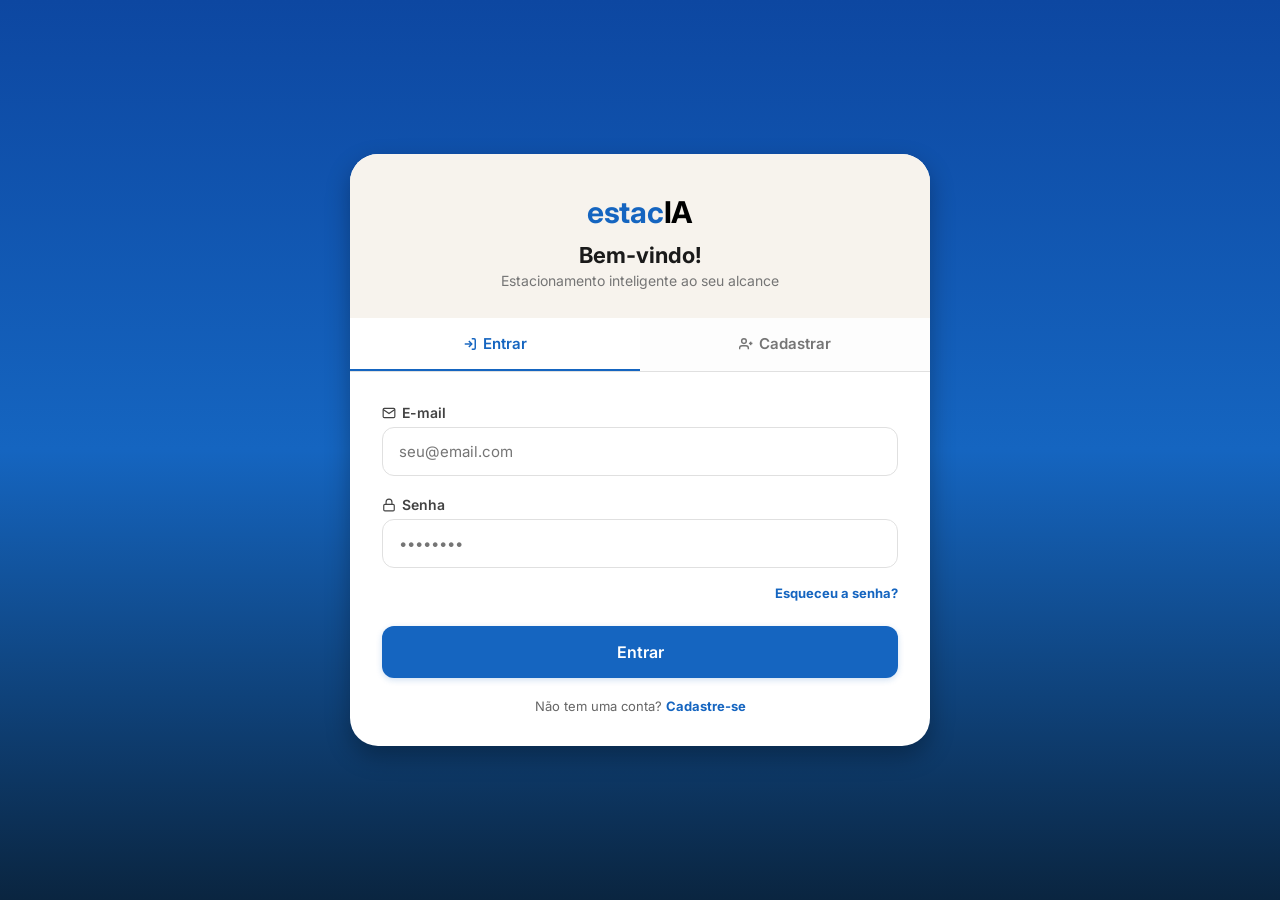
==== commit 226196b5: "atualização" ====
--- a/index.html
+++ b/index.html
@@ -3,7 +3,7 @@
 <head>
   <meta charset="UTF-8" />
   <meta name="viewport" content="width=device-width, initial-scale=1.0, maximum-scale=1.0, user-scalable=no" />
-  <title>estaciA - Entrar</title>
+  <title>estacIA - Entrar</title>
   <link rel="preconnect" href="https://fonts.googleapis.com">
   <link rel="preconnect" href="https://fonts.gstatic.com" crossorigin>
   <link href="https://fonts.googleapis.com/css2?family=Inter:wght@400;500;600;700&display=swap" rel="stylesheet">
@@ -18,7 +18,7 @@
     }
 
     body {
-      background: linear-gradient(180deg, #1565c0 0%, #0d47a1 100%);
+      background: linear-gradient(180deg, #0d47a1 0%, #1565c0 50%, #0a2540 100%);
       display: flex;
       justify-content: center;
       align-items: center;
@@ -33,7 +33,7 @@
       max-width: 360px;
       border-radius: 24px;
       overflow: hidden;
-      box-shadow: 0 10px 25px rgba(0, 0, 0, 0.25);
+      box-shadow: 0 10px 25px rgba(0, 0, 0, 0.3);
       display: flex;
       flex-direction: column;
       transition: all 0.3s ease;
@@ -87,7 +87,7 @@
       }
     }
 
-    /* Cabeçalho Bege Original */
+    /* Cabeçalho Bege */
     .header-bege {
       background-color: #f7f3ed;
       padding: 32px 24px 20px 24px;
@@ -97,9 +97,13 @@
     .brand-logo {
       font-size: 22px;
       font-weight: 700;
-      color: #1b4985;
+      color: #1565c0;
       margin-bottom: 12px;
       letter-spacing: -0.3px;
+    }
+
+    .brand-logo span {
+      color: #000000;
     }
 
     .header-title {
@@ -117,7 +121,7 @@
       margin: 0 auto;
     }
 
-    /* Abas de Navegação Original */
+    /* Abas de Navegação */
     .tabs {
       display: flex;
       border-bottom: 1px solid #e0e0e0;
@@ -228,7 +232,7 @@
   <div class="card-container">
     
     <div class="header-bege">
-      <div class="brand-logo">estaci<strong>A</strong></div>
+      <div class="brand-logo">estac<span>IA</span></div>
       <h2 class="header-title">Bem-vindo!</h2>
       <p class="header-subtitle">Estacionamento inteligente ao seu alcance</p>
     </div>
